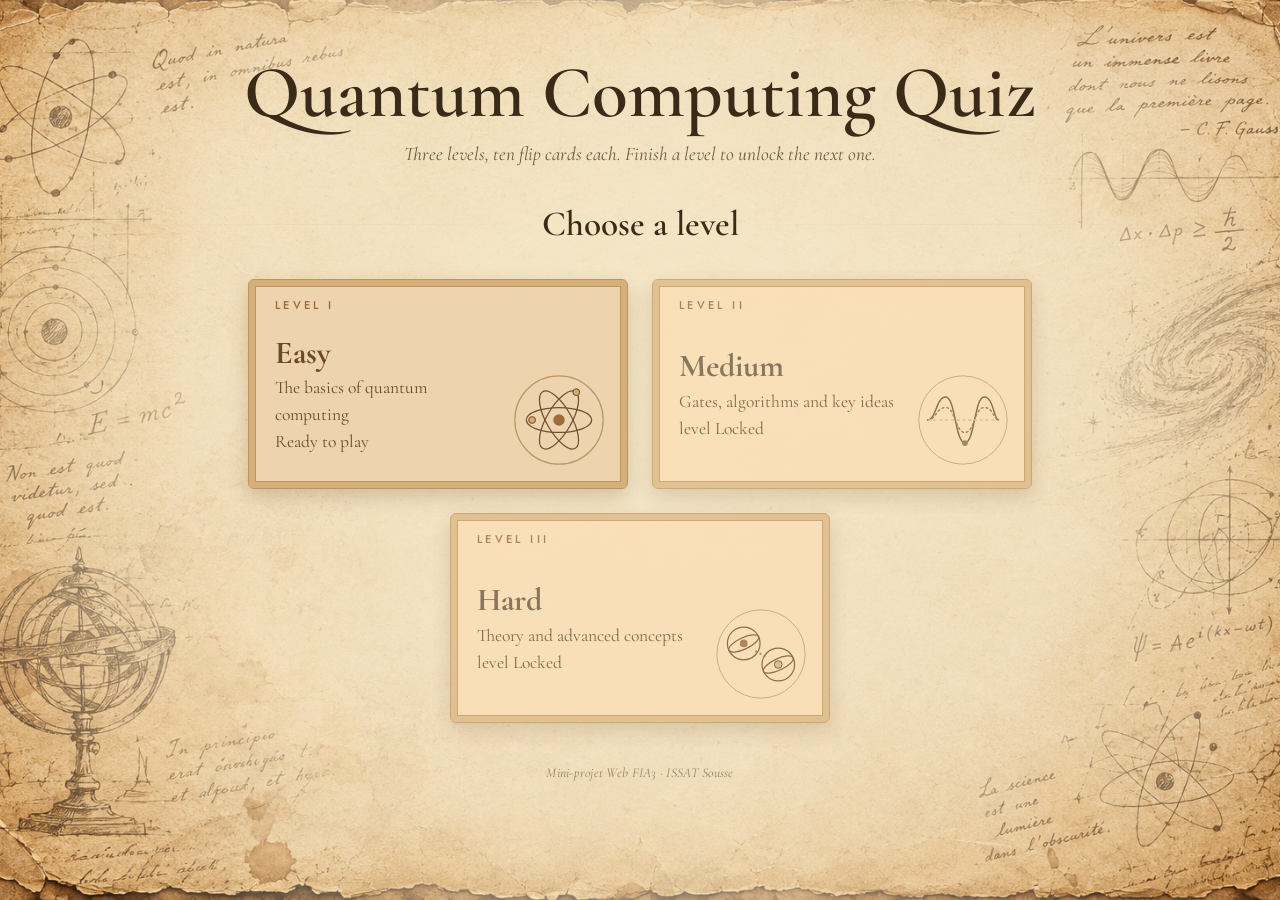
==== index.html @ 3073b5bb "Add project files" ====
<!DOCTYPE html>
<html lang="en">
<head>
    <meta charset="UTF-8">
    <meta name="viewport" content="width=device-width, initial-scale=1.0">
    <title>Quantum Computing Quiz</title>
    <link rel="stylesheet" href="style.css">
    <link rel="icon" href="./images/atom.png">
</head>
<body>
    <header>
        <h1>Quantum Computing Quiz</h1>
        <p>Three levels, ten flip cards each. Finish a level to unlock the next one.</p>
    </header>

    <main>
        <section id="home">
            <h2>Choose a level</h2>
            <div class="levels" id="levels"></div>
        </section>

        <section id="quiz" hidden>
            <div class="topbar">
                <button type="button" id="back" class="btn secondary">Levels</button>
                <h2 id="level-title"></h2>
                <p id="progress"></p>
            </div>

            <div id="result" class="result" hidden>
                <p class="score" id="score"></p>
                <p id="feedback"></p>
                <div class="actions">
                    <button type="button" id="retry" class="btn">Retry Wrong Answers</button>
                    <button type="button" id="next" class="btn">Next level</button>
                </div>
                <p class="hint">Tap a card to see the question and the correct answer.</p>
            </div>

            <div class="grid" id="grid"></div>

            <div class="actions center">
                <button type="button" id="finish" class="btn" hidden>See my results</button>
            </div>
        </section>
    </main>

    <footer>
        <p>Mini-projet Web FIA3 · ISSAT Sousse</p>
    </footer>

    <script src="script.js"></script>
</body>
</html>
---- style.css ----
@import url("https://fonts.googleapis.com/css2?family=Cormorant+Garamond:ital,wght@0,500;0,600;0,700;1,500&family=Jost:wght@400;500;600&display=swap");
:root {
    --serif: "Cormorant Garamond", Georgia, "Times New Roman", serif;
    --sans: "Jost", "Segoe UI", Arial, sans-serif;

    --ink: #3a2a18;          
    --muted: #6f5a40;
    --gold: #9c7a35;
    --line: rgba(120, 88, 38, 0.55);
    --paper: rgba(252, 244, 222, 0.86);
    --navy: #6E4926;           
    --navy-text: #f3e3b8;
    --accent: #EDD4AF;        
    --accent-dark: #633B1A;
    --ok: #4e6e26;
    --bad: #a8402f;
}

body {
    position: relative;
    margin: 0;
    min-height: 100vh;
    font-family: var(--serif);
    color: var(--ink);
    line-height: 1.5;
    background: url("images/Antique\ Scientific\ Parchment\ Notebook.png") center / cover no-repeat fixed, #e4d0a0;
}
body::before {
    content: "";
    position: fixed;
    inset: 0;
    z-index: -1;
    pointer-events: none;
    background:
        radial-gradient(ellipse 62% 78% at 50% 46%, rgba(245, 233, 203, 0.88) 0%, rgba(245, 233, 203, 0.66) 58%, rgba(245, 233, 203, 0.05) 100%);
}

header { max-width: 1100px; margin: 0 auto; padding: 56px 16px 22px; text-align: center; }
header h1 {
    margin: 0 0 10px;
    font-weight: 600;
    font-size: clamp(2.6rem, 8vw, 4.6rem);
    line-height: 1;
}
header p { margin: 0; font-style: italic; font-size: 1.2rem; color: var(--muted); }

body:has(#quiz:not([hidden])) header { padding: 20px 16px 6px; }
body:has(#quiz:not([hidden])) header h1 {
    font-family: var(--sans);
    font-weight: 500;
    font-size: 0.85rem;
    letter-spacing: 0.4em;
    text-transform: uppercase;
    color: var(--accent);
}
body:has(#quiz:not([hidden])) header p { display: none; }

main { max-width: 1100px; margin: 0 auto; padding: 0 16px 40px; }

.btn {
    background: var(--navy);
    color: var(--navy-text);
    border: 1px solid var(--navy);
    border-radius: 999px;
    padding: 12px 28px;
    font-family: var(--sans);
    font-size: 0.82rem;
    font-weight: 500;
    letter-spacing: 0.16em;
    text-transform: uppercase;
    cursor: pointer;
    transition: transform 0.2s, box-shadow 0.2s, background 0.2s;
}
.btn:hover { transform: translateY(-2px); background: #9B6633; box-shadow: 0 6px 16px rgba(29, 42, 74, 0.4); }
.btn.secondary { background: rgba(252, 244, 222, 0.7); color: var(--ink); border-color: var(--line); }
.btn.secondary:hover { background: #fcf4de; border-color: var(--accent); box-shadow: none; }
.btn:focus-visible, .option:focus-visible, .card:focus-visible, .level:focus-visible {
    outline: 3px solid var(--accent);
    outline-offset: 3px;
}

#home h2 {
    display: flex;
    align-items: center;
    gap: 16px;
    margin: 8px 0 28px;
    font-size: 2.2rem;
    font-weight: 600;
}
#home h2::before, #home h2::after {
    content: "";
    flex: 1;
    height: 1px;
    background: linear-gradient(90deg, transparent, var(--accent), transparent);
    opacity: 0.6;
}

.levels {
    display: grid;
    justify-content: center;
    grid-template-columns: repeat(2, minmax(0, 380px));
    gap: 24px;
    align-items: stretch;
}

.level:nth-child(3) {
    grid-column: 1 / -1;
    justify-self: center;
    width: 100%;
    max-width: 380px;
}

.level {
    position: relative;
    min-height: 210px;
    padding: 40px 130px 24px 26px;
    text-align: left;
    font-family: var(--serif);
    font-size: 1.1rem;
    line-height: 1.55;
    color: #6E4926;
    cursor: pointer;
    background: #EDD4AF;
    border: 1px solid #BD935F;
    border-radius: 6px;
    box-shadow:
        inset 0 0 0 6px rgba(226, 188, 136, 0.7),
        inset 0 0 0 7px #BD935F,
        0 8px 20px rgba(99, 59, 26, 0.22);
    transition: transform 0.25s, box-shadow 0.25s;
}

.level::before {
    position: absolute;
    top: 17px;
    left: 26px;
    font-family: var(--sans);
    font-size: 0.7rem;
    font-weight: 500;
    letter-spacing: 0.3em;
    text-transform: uppercase;
    color: #9B6633;
}

.level:nth-child(1)::before { content: "Level I"; }
.level:nth-child(2)::before { content: "Level II"; }
.level:nth-child(3)::before { content: "Level III"; }

.level strong {
    display: block;
    margin: 6px 0 4px;
    font-size: 2rem;
    font-weight: 700;
    line-height: 1.1;
    color: #6E4926;
}

.level:hover:not(:disabled) {
    transform: translateY(-4px);
    box-shadow:
        inset 0 0 0 6px #DEB680,
        inset 0 0 0 7px #ECD0A9,
        0 14px 28px rgba(99, 59, 26, 0.3);
}

.level:disabled { opacity: 0.82; cursor: not-allowed; filter: sepia(0.25); }
.level:disabled strong { color: var(--muted); }

.level::after {
    content: "";
    position: absolute;
    right: 20px;
    bottom: 20px;
    width: 96px;
    height: 96px;
    background-repeat: no-repeat;
    background-position: center;
    background-size: contain;
}

.level::after {
    content: "";
    position: absolute;
    right: 20px;
    bottom: 20px;
    width: 96px;
    height: 96px;
    background-repeat: no-repeat;
    background-position: center;
    background-size: contain;
    opacity: 0.95;
}

.level::after {
    content: "";
    position: absolute;
    right: 20px;
    bottom: 20px;
    width: 96px;
    height: 96px;
    background-repeat: no-repeat;
    background-position: center;
    background-size: contain;
    opacity: 0.95;
}
.level:nth-child(1)::after {
    background-image: url("data:image/svg+xml,%3Csvg xmlns='http://www.w3.org/2000/svg' viewBox='0 0 100 100'%3E%3Cg fill='none' stroke='%236E4926' stroke-width='1.3'%3E%3Ccircle cx='50' cy='50' r='46' stroke='%23BD935F'/%3E%3Cellipse cx='50' cy='50' rx='34' ry='13'/%3E%3Cellipse cx='50' cy='50' rx='34' ry='13' transform='rotate(60 50 50)'/%3E%3Cellipse cx='50' cy='50' rx='34' ry='13' transform='rotate(120 50 50)'/%3E%3C/g%3E%3Ccircle cx='50' cy='50' r='6' fill='%239B6633'/%3E%3Ccircle cx='22' cy='50' r='3.5' fill='%23D6AA71' stroke='%23633B1A' stroke-width='1'/%3E%3Ccircle cx='68' cy='21' r='3.5' fill='%23D6AA71' stroke='%23633B1A' stroke-width='1'/%3E%3C/svg%3E");
}
.level:nth-child(2)::after {
    background-image: url("data:image/svg+xml,%3Csvg xmlns='http://www.w3.org/2000/svg' viewBox='0 0 100 100'%3E%3Ccircle cx='50' cy='50' r='46' fill='none' stroke='%23BD935F' stroke-width='1'/%3E%3Cg fill='none' stroke='%236E4926' stroke-width='1.5' stroke-linecap='round'%3E%3Cpath d='M13 50 C22 50 22 26 32 26 S42 74 52 74 S62 26 72 26 S82 50 87 50'/%3E%3Cpath d='M13 50 C22 50 22 37 32 37 S42 63 52 63 S62 37 72 37 S82 50 87 50' stroke='%239B6633' stroke-dasharray='2 3'/%3E%3Cpath d='M14 50 H86' stroke='%23D6AA71' stroke-dasharray='2 4'/%3E%3C/g%3E%3Ccircle cx='52' cy='74' r='3' fill='%239B6633'/%3E%3C/svg%3E");
}
.level:nth-child(3)::after {
    background-image: url("data:image/svg+xml,%3Csvg xmlns='http://www.w3.org/2000/svg' viewBox='0 0 100 100'%3E%3Ccircle cx='50' cy='50' r='46' fill='none' stroke='%23BD935F' stroke-width='1'/%3E%3Cg fill='none' stroke='%236E4926' stroke-width='1.3'%3E%3Ccircle cx='32' cy='39' r='17'/%3E%3Ccircle cx='68' cy='61' r='17'/%3E%3Cellipse cx='32' cy='39' rx='17' ry='6' transform='rotate(-25 32 39)'/%3E%3Cellipse cx='68' cy='61' rx='17' ry='6' transform='rotate(-25 68 61)'/%3E%3Cpath d='M44 47 Q50 50 56 53' stroke='%239B6633' stroke-width='2' stroke-dasharray='2 3'/%3E%3C/g%3E%3Ccircle cx='32' cy='39' r='4' fill='%239B6633'/%3E%3Ccircle cx='68' cy='61' r='4' fill='%23D6AA71' stroke='%23633B1A' stroke-width='1'/%3E%3C/svg%3E");
}
.topbar {
    display: flex;
    flex-wrap: wrap;
    align-items: center;
    gap: 14px;
    margin-bottom: 30px;
    padding: 12px 18px;
    background: var(--paper);
    border: 1px solid var(--line);
    border-radius: 6px;
    box-shadow: 0 6px 16px rgba(80, 50, 15, 0.16);
}
.topbar h2 { margin: 0; flex: 1; font-size: 2rem; font-weight: 600; }
.topbar p {
    margin: 0;
    font-family: var(--sans);
    font-size: 0.8rem;
    letter-spacing: 0.18em;
    text-transform: uppercase;
    color: var(--accent-dark);
}

.grid { display: grid; grid-template-columns: repeat(auto-fill, minmax(260px, 1fr)); gap: 30px 24px; padding-top: 10px; }

.card {
    position: relative;
    height: 340px;
    perspective: 1000px;
    cursor: pointer;
    transform: rotate(var(--tilt, 0deg));
    transition: transform 0.3s;
}
.card:nth-child(3n + 1) { --tilt: -0.8deg; }
.card:nth-child(3n + 2) { --tilt: 0.5deg; }
.card:nth-child(3n) { --tilt: -0.3deg; }
.card:hover:not(.locked):not(.answered):not(.done) { transform: translateY(-6px) rotate(0deg); }
.card.done:hover { transform: translateY(-4px) rotate(0deg); }
.card::before {
    content: "";
    position: absolute;
    z-index: 3;
    top: -11px;
    left: 50%;
    width: 74px;
    height: 24px;
    transform: translateX(-50%) rotate(-3deg);
    background: rgba(207, 182, 120, 0.7);
    border: 1px solid rgba(150, 120, 60, 0.35);
    box-shadow: 0 1px 3px rgba(60, 40, 10, 0.25);
    pointer-events: none;
}

.card .inner {
    position: relative;
    width: 100%;
    height: 100%;
    transition: transform 0.7s cubic-bezier(0.4, 0.2, 0.2, 1);
    transform-style: preserve-3d;
}
.card.flipped .inner { transform: rotateY(180deg); }

.face {
    position: absolute;
    inset: 0;
    border-radius: 6px;
    backface-visibility: hidden;
    -webkit-backface-visibility: hidden;
    padding: 24px 20px 20px;
}
.front {
    display: flex;
    flex-direction: column;
    align-items: center;
    justify-content: center;
    gap: 12px;
    color: var(--ink);
    border: 1px solid var(--line);
    background:
        linear-gradient(160deg, #fbf1d9, #efddb2);
    box-shadow:
        inset 0 0 0 1px rgba(255, 255, 255, 0.5),
        4px 5px 0 -1px #f0e0b8,     
        4px 5px 0 0 rgba(120, 88, 38, 0.45),
        0 12px 24px rgba(70, 45, 15, 0.32);
}
.front::before {
    content: "";
    position: absolute;
    inset: 10px;
    border: 1px dashed rgba(120, 88, 38, 0.4);
    border-radius: 3px;
    pointer-events: none;
}
.front .big {
    position: absolute;
    top: 50%;
    left: 50%;
    transform: translate(-50%, -50%);
    display: grid;
    place-items: center;
    width: 68px;
    height: 68px;
    border-radius: 50%;
    font-size: 2.2rem;
    font-weight: 600;
    line-height: 1;
    color: var(--navy-text);
    background: var(--navy);
    box-shadow: 0 3px 8px rgba(120, 88, 38, 0.4), inset 0 0 0 3px rgba(120, 88, 38, 0.4), 0 0 0 4px rgba(120, 88, 38, 0.4);
}
.front span:last-child {
    position: absolute;
    left: 0;
    right: 0;
    bottom: 26px;
    text-align: center;
    font-family: var(--sans);
    font-size: 0.7rem;
    letter-spacing: 0.25em;
    text-transform: uppercase;
    color: var(--muted);
}
.back {
    transform: rotateY(180deg);
    overflow-y: auto;
    color: var(--ink);
    background: linear-gradient(160deg, #fcf3dc, #f0dfb6);
    border: 1px solid var(--line);
    box-shadow:
        inset 0 0 0 1px rgba(255, 255, 255, 0.5),
        4px 5px 0 -1px #f0e0b8,
        4px 5px 0 0 rgba(120, 88, 38, 0.45),
        0 12px 24px rgba(70, 45, 15, 0.32);
}
.back .q {
    margin: 0 0 14px;
    padding-bottom: 10px;
    border-bottom: 1px solid var(--line);
    font-size: 1.2rem;
    font-weight: 600;
    line-height: 1.3;
}

.card.answered, .card.locked { cursor: default; }
.card.done { cursor: pointer; }
.card.answered .front .big { background: var(--accent); color: #f4fbf9; }
.card.ok .front .big { background: var(--ok); color: #fdf3da; }
.card.bad .front .big { background: var(--bad); color: #fdf3da; }
.card.ok .front { border-color: var(--ok); }
.card.bad .front { border-color: var(--bad); }
.card.done .front span:last-child { color: var(--ink); font-weight: 500; }

.opts { counter-reset: opt; }
.option {
    counter-increment: opt;
    display: flex;
    align-items: flex-start;
    gap: 10px;
    width: 100%;
    margin-bottom: 7px;
    padding: 8px 10px;
    text-align: left;
    font-family: var(--serif);
    font-size: 1rem;
    font-weight: 500;
    line-height: 1.3;
    color: var(--ink);
    background: rgba(255, 252, 240, 0.75);
    border: 1px solid rgba(90, 60, 25, 0.35);
    border-radius: 6px;
    cursor: pointer;
    transition: border-color 0.2s, background 0.2s;
}
.option::before {
    content: counter(opt, upper-alpha);
    flex: 0 0 22px;
    height: 22px;
    display: grid;
    place-items: center;
    border: 1px solid currentColor;
    border-radius: 50%;
    font-family: var(--sans);
    font-size: 0.72rem;
    color: var(--accent);
}
.option:hover:not(:disabled) { border-color: var(--accent); background: #fffaf0; }
.option:disabled { cursor: default; color: var(--ink); }
.option.chosen { background: var(--navy); border-color: var(--navy); color: var(--navy-text); }
.option.chosen::before { color: var(--navy-text); }
.option.ok { background: rgba(120, 88, 38, 0.4); border-color: var(--ok); }
.option.bad { background: rgba(168, 64, 47, 0.2); border-color: var(--bad); }

.actions { display: flex; gap: 14px; justify-content: center; flex-wrap: wrap; margin-top: 16px; }
.actions.center { margin-top: 34px; }
#finish { padding: 14px 36px; }
.result {
    position: relative;
    max-width: 720px;
    margin: 0 auto 40px;
    padding: 46px 28px 26px;
    text-align: center;
    background: var(--paper);
    border: 1px solid var(--line);
    border-radius: 4px;
    box-shadow:
        inset 0 0 0 8px rgba(252, 244, 222, 0.7),
        inset 0 0 0 9px var(--line),
        0 14px 32px rgba(120, 88, 38, 0.4);
}
.result::before {
    content: "Your Quantum Intelligence Profile";
    display: block;
    margin: 0 auto 20px;
    max-width: 440px;
    font-size: 2.2rem;
    font-weight: 600;
    line-height: 1.1;
}
.result::after {
    content: "Final Results";
    position: absolute;
    top: 18px;
    right: 26px;
    font-family: var(--sans);
    font-size: 0.68rem;
    letter-spacing: 0.25em;
    text-transform: uppercase;
    color: var(--accent);
}
.score {
    display: grid;
    place-items: center;
    width: 160px;
    height: 160px;
    margin: 0 auto 14px;
    border-radius: 50%;
    font-size: 2.7rem;
    font-weight: 700;
    border: 12px solid var(--navy);
    background: radial-gradient(circle, #fffaf0, #efddb2);
    box-shadow: 0 0 0 5px rgba(252, 244, 222, 0.7), 0 0 0 6px var(--accent), 0 8px 18px rgba(120, 88, 38, 0.4);
}
#feedback { margin: 0; font-style: italic; font-size: 1.55rem; }
.hint { margin: 18px 0 0; font-style: italic; font-size: 1.05rem; color: var(--muted); }

footer { text-align: center; padding: 0 16px 22px; }
footer p {
    margin: 0;
    font-family: var(--serif);
    font-style: italic;
    font-size: 0.85rem;
    letter-spacing: 0.02em;
    text-transform: none;
    color: rgba(58, 42, 24, 0.5);
}

@media (max-width: 600px) {
    header { padding-top: 36px; }
    .level { padding-right: 112px; min-height: 190px; }
    .level::after { width: 80px; height: 80px; }
    .level strong { font-size: 1.7rem; }
    .card { height: 370px; }
    .topbar h2 { font-size: 1.6rem; }
    .result::after { display: none; }
    .result::before { font-size: 1.8rem; }
}

@media (prefers-reduced-motion: reduce) {
    .card .inner, .card, .level, .btn { transition: none; }
}

@media (max-width: 1024px) {
    .levels {
        grid-template-columns: repeat(2, minmax(0, 1fr));
        gap: 20px;
    }

    .level:nth-child(3) {
        grid-column: 1 / -1;
        justify-self: center;
    }

    .grid {
        grid-template-columns: repeat(2, minmax(0, 1fr));
        gap: 24px 18px;
    }

    .topbar,
    .actions {
        flex-wrap: wrap;
    }

    .topbar h2 {
        min-width: 0;
        flex: 1 1 250px;
    }
}

@media (max-width: 600px) {
    .levels,
    .grid {
        grid-template-columns: minmax(0, 1fr);
    }

    .level:nth-child(3) {
        grid-column: auto;
        justify-self: stretch;
    }

    .topbar {
        flex-wrap: wrap;
    }

    .topbar h2 {
        flex: 1 1 100%;
        min-width: 0;
    }

    .actions {
        flex-wrap: wrap;
    }
}
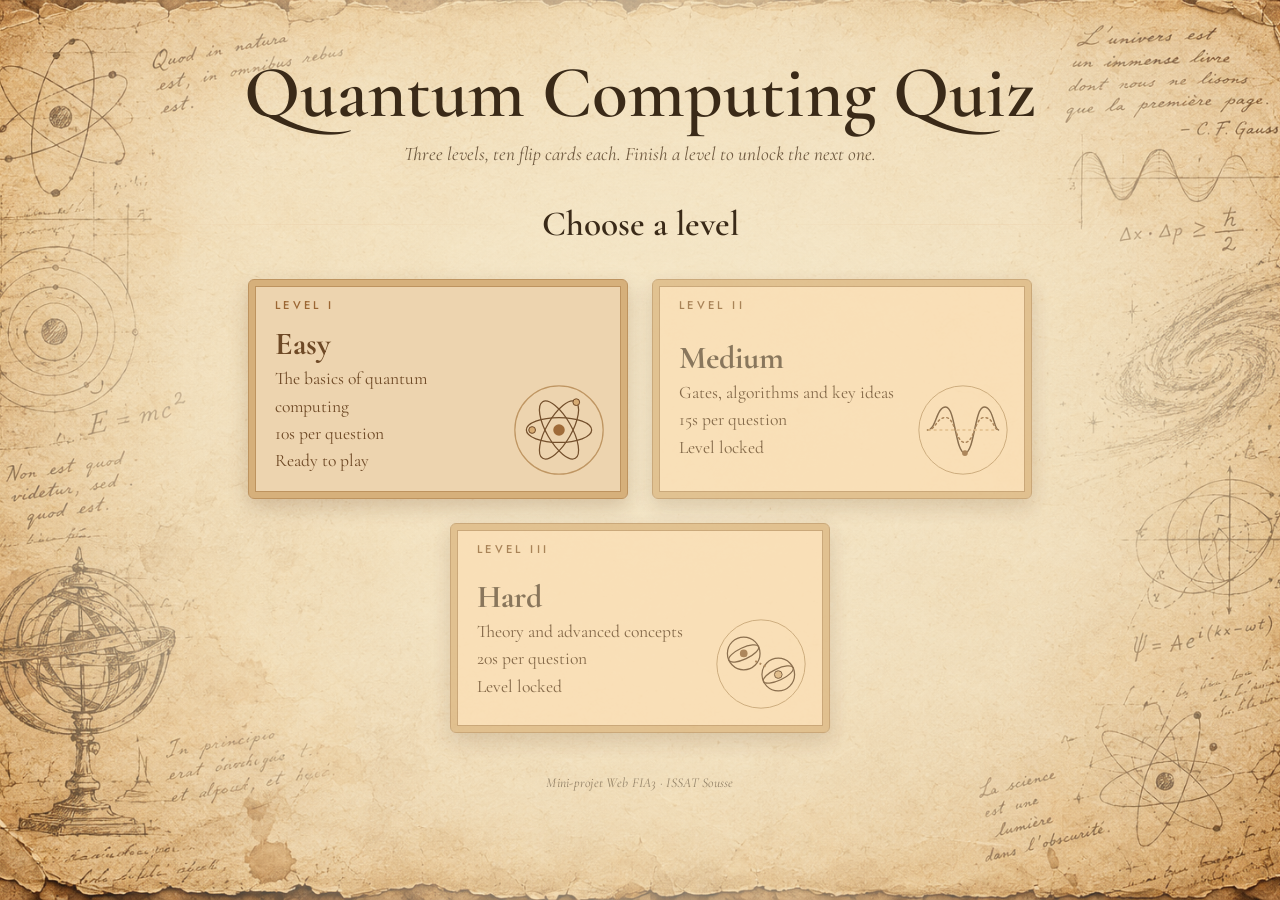
==== commit 4d894887: "Add Progress Bar" ====
--- a/index.html
+++ b/index.html
@@ -23,7 +23,16 @@
             <div class="topbar">
                 <button type="button" id="back" class="btn secondary">Levels</button>
                 <h2 id="level-title"></h2>
+                <div class="progress-container">
+            <div class="progress-info">
+                <span>Quiz Progress</span>
                 <p id="progress"></p>
+            </div>
+
+            <div class="progress-bar">
+                <div id="progress-fill"></div>
+            </div>
+        </div>
             </div>
 
             <div id="result" class="result" hidden>
--- a/style.css
+++ b/style.css
@@ -534,3 +534,64 @@
         flex-wrap: wrap;
     }
 }
+
+.timer {
+    display: inline-block;
+    margin-top: .4rem;
+    padding: .15rem .6rem;
+    border-radius: 999px;
+    font-size: .85rem;
+    font-weight: 600;
+    background: rgba(0, 0, 0, .08);
+}
+.timer:empty { display: none; }
+
+.timer.urgent {           
+    background: #e53935;
+    color: #fff;
+    animation: timer-pulse 1s infinite;
+}
+
+.card.expired {
+    border-color: #e53935;
+    opacity: .75;
+}
+
+@keyframes timer-pulse { 50% { opacity: .55; } }
+
+#breakdown { display: grid; grid-template-columns: 1fr auto; gap: .25rem 1rem; margin: 1rem 0; text-align: left; }
+#breakdown dt { opacity: .8; }
+#breakdown dd { margin: 0; font-weight: 700; text-align: right; }
+#breakdown dt:last-of-type, #breakdown dd:last-of-type { border-top: 1px solid currentColor; padding-top: .25rem; }
+
+.progress-container {
+    width: 100%;
+    max-width: 700px;
+    margin: 25px auto;
+}
+
+.progress-info {
+    display: flex;
+    justify-content: space-between;
+    align-items: center;
+    margin-bottom: 10px;
+    color: #080808;
+    font-size: 14px;
+    font-weight: 600;
+}
+
+.progress-bar {
+    width: 100%;
+    height: 12px;
+    background: rgba(255, 255, 255, 0.336);
+    border-radius: 20px;
+    overflow: hidden;
+}
+
+#progress-fill {
+    width: 0%;
+    height: 100%;
+    background: linear-gradient(90deg, #583807, #e7e188);
+    border-radius: 20px;
+    transition: width 0.4s ease;
+}
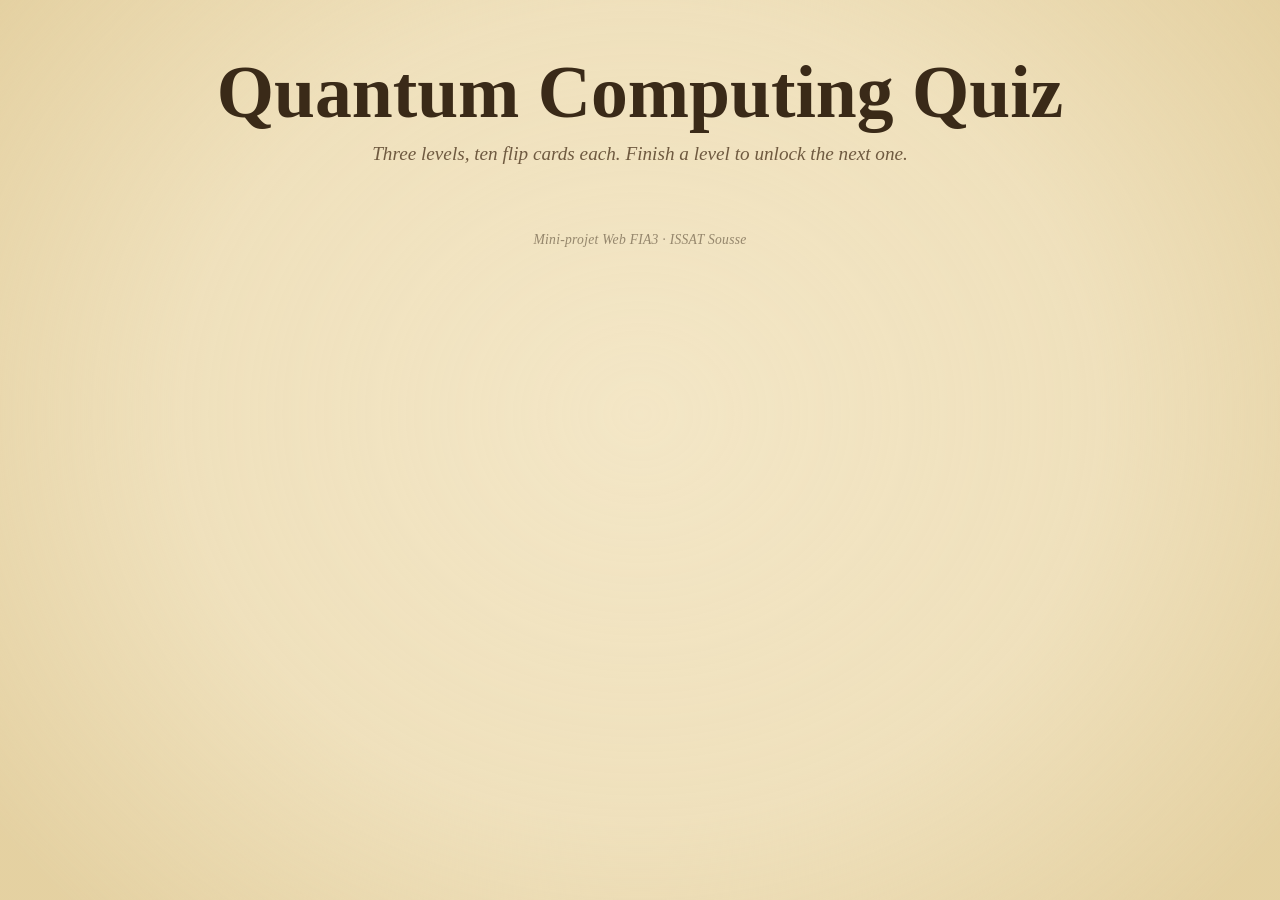
==== commit 29019b80: "Reorganize folders and connect the quiz to PHP" ====
--- a/index.html
+++ b/index.html
@@ -2,61 +2,10 @@
 <html lang="en">
 <head>
     <meta charset="UTF-8">
-    <meta name="viewport" content="width=device-width, initial-scale=1.0">
+    <meta http-equiv="refresh" content="0; url=html/index.html">
     <title>Quantum Computing Quiz</title>
-    <link rel="stylesheet" href="style.css">
-    <link rel="icon" href="./images/atom.png">
 </head>
 <body>
-    <header>
-        <h1>Quantum Computing Quiz</h1>
-        <p>Three levels, ten flip cards each. Finish a level to unlock the next one.</p>
-    </header>
-
-    <main>
-        <section id="home">
-            <h2>Choose a level</h2>
-            <div class="levels" id="levels"></div>
-        </section>
-
-        <section id="quiz" hidden>
-            <div class="topbar">
-                <button type="button" id="back" class="btn secondary">Levels</button>
-                <h2 id="level-title"></h2>
-                <div class="progress-container">
-            <div class="progress-info">
-                <span>Quiz Progress</span>
-                <p id="progress"></p>
-            </div>
-
-            <div class="progress-bar">
-                <div id="progress-fill"></div>
-            </div>
-        </div>
-            </div>
-
-            <div id="result" class="result" hidden>
-                <p class="score" id="score"></p>
-                <p id="feedback"></p>
-                <div class="actions">
-                    <button type="button" id="retry" class="btn">Retry Wrong Answers</button>
-                    <button type="button" id="next" class="btn">Next level</button>
-                </div>
-                <p class="hint">Tap a card to see the question and the correct answer.</p>
-            </div>
-
-            <div class="grid" id="grid"></div>
-
-            <div class="actions center">
-                <button type="button" id="finish" class="btn" hidden>See my results</button>
-            </div>
-        </section>
-    </main>
-
-    <footer>
-        <p>Mini-projet Web FIA3 · ISSAT Sousse</p>
-    </footer>
-
-    <script src="script.js"></script>
+    <p><a href="html/index.html">Open the Quantum Computing Quiz</a></p>
 </body>
-</html>+</html>
